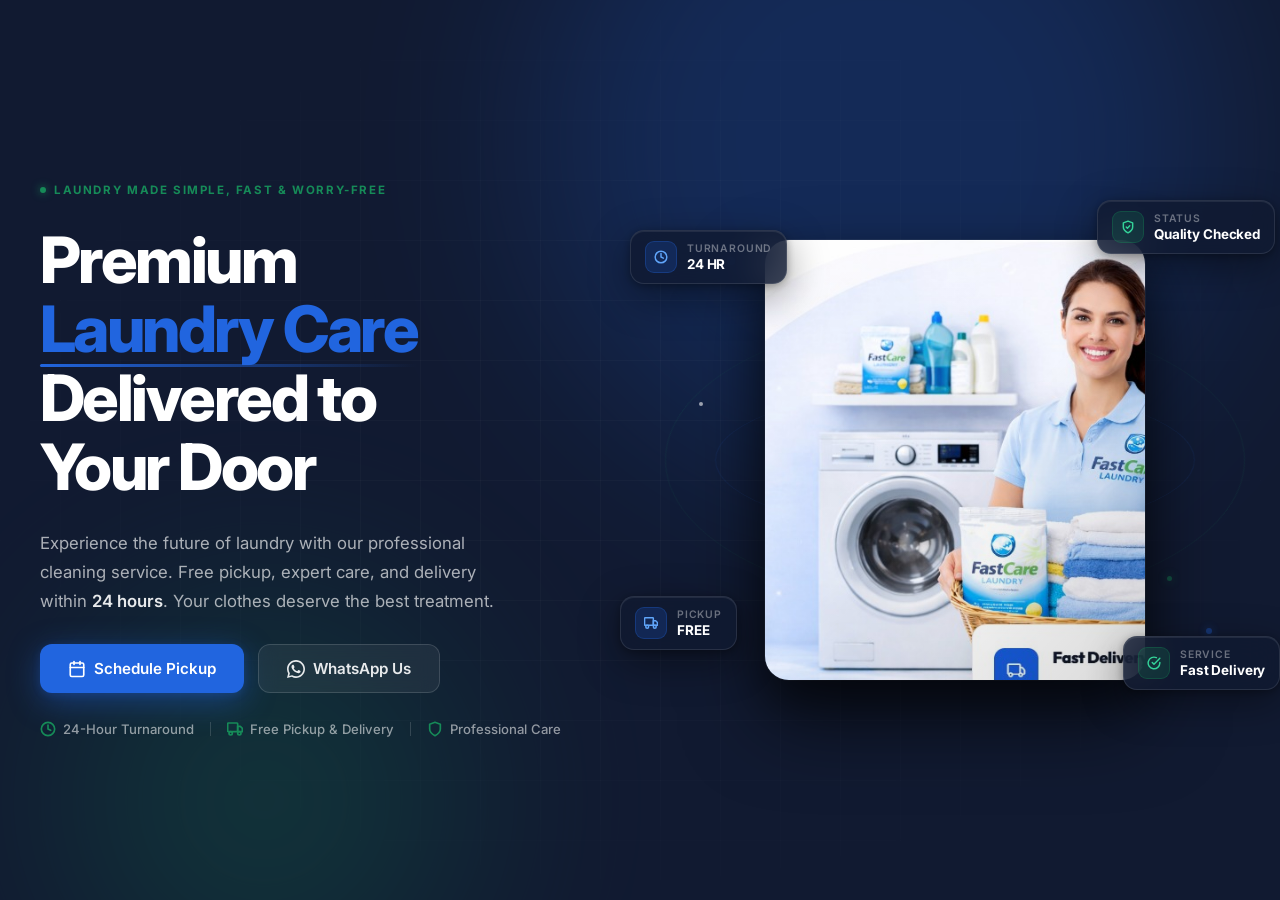
==== fastcare-hero/variant-1/index.html @ 1043b613 "first upload" ====
<!DOCTYPE html>
<html lang="en">
<head>
  <meta charset="UTF-8" />
  <meta name="viewport" content="width=device-width, initial-scale=1.0" />
  <title>FastCare Laundry — Variant 1: 3D Laundry Orbit</title>
  <meta name="description" content="FastCare Laundry — Premium pickup and delivery laundry service. Free pickup, expert care, delivered in 24 hours." />
  <link rel="preconnect" href="https://fonts.googleapis.com" />
  <link rel="preconnect" href="https://fonts.gstatic.com" crossorigin />
  <link href="https://fonts.googleapis.com/css2?family=Inter:wght@300;400;500;600;700;800;900&display=swap" rel="stylesheet" />
  <link rel="stylesheet" href="style.css" />
</head>
<body>

<section class="fc-orbit-hero" id="fc-hero-v1" aria-label="Hero Section">

  
  <div class="fc-orbit-bg" aria-hidden="true">
    <div class="fc-bg-glow fc-glow-blue"></div>
    <div class="fc-bg-glow fc-glow-green"></div>
    <div class="fc-bg-grid"></div>
  </div>

  <div class="fc-orbit-container">

    
    <div class="fc-orbit-left">

      <div class="fc-orbit-eyebrow">
        <span class="fc-eyebrow-dot"></span>
        <span>Laundry Made Simple, Fast &amp; Worry-Free</span>
      </div>

      <h1 class="fc-orbit-heading">
        Premium<br />
        <span class="fc-heading-highlight">Laundry Care</span><br />
        Delivered to<br />Your Door
      </h1>

      <p class="fc-orbit-desc">
        Experience the future of laundry with our professional cleaning service.
        Free pickup, expert care, and delivery within <strong>24 hours</strong>.
        Your clothes deserve the best treatment.
      </p>

      <div class="fc-orbit-ctas">
        <a href="#" class="fc-cta-primary" id="fc-v1-schedule-btn">
          <svg width="18" height="18" viewBox="0 0 24 24" fill="none" stroke="currentColor" stroke-width="2.2" stroke-linecap="round" stroke-linejoin="round" aria-hidden="true"><rect x="3" y="4" width="18" height="18" rx="2" ry="2"/><line x1="16" y1="2" x2="16" y2="6"/><line x1="8" y1="2" x2="8" y2="6"/><line x1="3" y1="10" x2="21" y2="10"/></svg>
          Schedule Pickup
        </a>
        <a href="#" class="fc-cta-secondary" id="fc-v1-whatsapp-btn">
          <svg width="18" height="18" viewBox="0 0 24 24" fill="currentColor" aria-hidden="true"><path d="M17.472 14.382c-.297-.149-1.758-.867-2.03-.967-.273-.099-.471-.148-.67.15-.197.297-.767.966-.94 1.164-.173.199-.347.223-.644.075-.297-.15-1.255-.463-2.39-1.475-.883-.788-1.48-1.761-1.653-2.059-.173-.297-.018-.458.13-.606.134-.133.298-.347.446-.52.149-.174.198-.298.298-.497.099-.198.05-.371-.025-.52-.075-.149-.669-1.612-.916-2.207-.242-.579-.487-.5-.669-.51-.173-.008-.371-.01-.57-.01-.198 0-.52.074-.792.372-.272.297-1.04 1.016-1.04 2.479 0 1.462 1.065 2.875 1.213 3.074.149.198 2.096 3.2 5.077 4.487.709.306 1.262.489 1.694.625.712.227 1.36.195 1.871.118.571-.085 1.758-.719 2.006-1.413.248-.694.248-1.289.173-1.413-.074-.124-.272-.198-.57-.347z"/><path d="M12 0C5.373 0 0 5.373 0 12c0 2.136.562 4.14 1.542 5.876L.057 23.999l6.304-1.654A11.945 11.945 0 0012 24c6.627 0 12-5.373 12-12S18.627 0 12 0zm0 21.818a9.795 9.795 0 01-5.031-1.382l-.361-.214-3.741.981.998-3.648-.235-.374A9.788 9.788 0 012.182 12C2.182 6.57 6.57 2.182 12 2.182S21.818 6.57 21.818 12 17.43 21.818 12 21.818z"/></svg>
          WhatsApp Us
        </a>
      </div>

      <div class="fc-orbit-trust">
        <div class="fc-trust-item">
          <span class="fc-trust-icon">
            <svg width="16" height="16" viewBox="0 0 24 24" fill="none" stroke="currentColor" stroke-width="2.5" stroke-linecap="round" stroke-linejoin="round" aria-hidden="true"><circle cx="12" cy="12" r="10"/><polyline points="12,6 12,12 16,14"/></svg>
          </span>
          <span>24-Hour Turnaround</span>
        </div>
        <div class="fc-trust-divider" aria-hidden="true"></div>
        <div class="fc-trust-item">
          <span class="fc-trust-icon">
            <svg width="16" height="16" viewBox="0 0 24 24" fill="none" stroke="currentColor" stroke-width="2.5" stroke-linecap="round" stroke-linejoin="round" aria-hidden="true"><rect x="1" y="3" width="15" height="13" rx="1"/><path d="M16 8h4l3 3v5h-7V8z"/><circle cx="5.5" cy="18.5" r="2.5"/><circle cx="18.5" cy="18.5" r="2.5"/></svg>
          </span>
          <span>Free Pickup &amp; Delivery</span>
        </div>
        <div class="fc-trust-divider" aria-hidden="true"></div>
        <div class="fc-trust-item">
          <span class="fc-trust-icon">
            <svg width="16" height="16" viewBox="0 0 24 24" fill="none" stroke="currentColor" stroke-width="2.5" stroke-linecap="round" stroke-linejoin="round" aria-hidden="true"><path d="M12 22s8-4 8-10V5l-8-3-8 3v7c0 6 8 10 8 10z"/></svg>
          </span>
          <span>Professional Care</span>
        </div>
      </div>

    </div>

    
    <div class="fc-orbit-right" aria-hidden="true">

      
      <div class="fc-orbit-rings">
        <div class="fc-ring fc-ring-1"></div>
        <div class="fc-ring fc-ring-2"></div>
        <div class="fc-ring fc-ring-3"></div>
      </div>

      
      <div class="fc-orbit-card" id="fc-3d-card">
        <div class="fc-card-inner">
          <img
            src="../../assets/fastcare-hero.jpg"
            alt="FastCare Laundry — Professional cleaning service"
            class="fc-card-img"
            loading="eager"
          />
          <div class="fc-card-shine"></div>
        </div>
      </div>

     
      <div class="fc-badge fc-badge-1" id="fc-badge-1">
        <div class="fc-badge-icon fc-badge-icon-blue">
          <svg width="14" height="14" viewBox="0 0 24 24" fill="none" stroke="currentColor" stroke-width="2.5" stroke-linecap="round" stroke-linejoin="round"><circle cx="12" cy="12" r="10"/><polyline points="12,6 12,12 16,14"/></svg>
        </div>
        <div class="fc-badge-text">
          <span class="fc-badge-label">Turnaround</span>
          <span class="fc-badge-value">24 HR</span>
        </div>
      </div>

      <div class="fc-badge fc-badge-2" id="fc-badge-2">
        <div class="fc-badge-icon fc-badge-icon-green">
          <svg width="14" height="14" viewBox="0 0 24 24" fill="none" stroke="currentColor" stroke-width="2.5" stroke-linecap="round" stroke-linejoin="round"><path d="M12 22s8-4 8-10V5l-8-3-8 3v7c0 6 8 10 8 10z"/><polyline points="9,12 11,14 15,10"/></svg>
        </div>
        <div class="fc-badge-text">
          <span class="fc-badge-label">Status</span>
          <span class="fc-badge-value">Quality Checked</span>
        </div>
      </div>

      <div class="fc-badge fc-badge-3" id="fc-badge-3">
        <div class="fc-badge-icon fc-badge-icon-blue">
          <svg width="14" height="14" viewBox="0 0 24 24" fill="none" stroke="currentColor" stroke-width="2.5" stroke-linecap="round" stroke-linejoin="round"><rect x="1" y="3" width="15" height="13" rx="1"/><path d="M16 8h4l3 3v5h-7V8z"/><circle cx="5.5" cy="18.5" r="2.5"/><circle cx="18.5" cy="18.5" r="2.5"/></svg>
        </div>
        <div class="fc-badge-text">
          <span class="fc-badge-label">Pickup</span>
          <span class="fc-badge-value">FREE</span>
        </div>
      </div>

      <div class="fc-badge fc-badge-4" id="fc-badge-4">
        <div class="fc-badge-icon fc-badge-icon-green">
          <svg width="14" height="14" viewBox="0 0 24 24" fill="none" stroke="currentColor" stroke-width="2.5" stroke-linecap="round" stroke-linejoin="round"><path d="M22 11.08V12a10 10 0 1 1-5.93-9.14"/><polyline points="22,4 12,14.01 9,11.01"/></svg>
        </div>
        <div class="fc-badge-text">
          <span class="fc-badge-label">Service</span>
          <span class="fc-badge-value">Fast Delivery</span>
        </div>
      </div>

      
      <div class="fc-particle fc-p1"></div>
      <div class="fc-particle fc-p2"></div>
      <div class="fc-particle fc-p3"></div>
      <div class="fc-particle fc-p4"></div>

    </div>
  </div>

</section>

<script>
  
  const hero = document.getElementById('fc-hero-v1');
  const card = document.getElementById('fc-3d-card');
  const badges = [
    document.getElementById('fc-badge-1'),
    document.getElementById('fc-badge-2'),
    document.getElementById('fc-badge-3'),
    document.getElementById('fc-badge-4'),
  ];

  const prefersReducedMotion = window.matchMedia('(prefers-reduced-motion: reduce)').matches;

  if (!prefersReducedMotion && window.innerWidth > 900) {
    let targetX = 0, targetY = 0, currentX = 0, currentY = 0;
    let rafId;

    hero.addEventListener('mousemove', (e) => {
      const rect = hero.getBoundingClientRect();
      const cx = rect.left + rect.width / 2;
      const cy = rect.top + rect.height / 2;
      targetX = (e.clientX - cx) / rect.width;
      targetY = (e.clientY - cy) / rect.height;
    });

    hero.addEventListener('mouseleave', () => {
      targetX = 0;
      targetY = 0;
    });

    function animate() {
      currentX += (targetX - currentX) * 0.06;
      currentY += (targetY - currentY) * 0.06;

      if (card) {
        card.style.transform = `
          perspective(1000px)
          rotateY(${currentX * 12}deg)
          rotateX(${-currentY * 8}deg)
          translateZ(0)
        `;
      }

      badges.forEach((b, i) => {
        if (!b) return;
        const depth = [0.3, 0.5, 0.4, 0.6][i];
        const bx = currentX * 18 * depth;
        const by = currentY * 14 * depth;
        b.style.transform = `translate(${bx}px, ${by}px)`;
      });

      rafId = requestAnimationFrame(animate);
    }
    animate();
  }
</script>

</body>
</html>
---- fastcare-hero/variant-1/style.css ----
:root {
  --fc-blue:       #2165DF;
  --fc-blue-dark:  #1a52b8;
  --fc-blue-deep:  #0f3a8c;
  --fc-green:      #168B58;
  --fc-green-dark: #0e6040;
  --fc-navy:       #111A31;
  --fc-navy-mid:   #1c2a4a;
  --fc-muted:      #657188;
  --fc-white:      #ffffff;
  --fc-off-white:  #f0f4ff;
  --fc-border:     rgba(255,255,255,0.10);
  --fc-shadow-blue: rgba(33,101,223,0.35);
  --fc-shadow-deep: rgba(11,20,50,0.60);
  --fc-font:       'Inter', system-ui, -apple-system, sans-serif;
}

/* --- Reset --- */
*, *::before, *::after {
  box-sizing: border-box;
  margin: 0;
  padding: 0;
}

html {
  font-size: 16px;
  -webkit-font-smoothing: antialiased;
  -moz-osx-font-smoothing: grayscale;
}

body {
  font-family: var(--fc-font);
  background: var(--fc-navy);
  color: var(--fc-white);
  overflow-x: hidden;
}

/* --- HERO WRAPPER --- */
.fc-orbit-hero {
  position: relative;
  min-height: 100vh;
  display: flex;
  align-items: center;
  overflow: hidden;
  padding: 80px 0 60px;
}


.fc-orbit-bg {
  position: absolute;
  inset: 0;
  z-index: 0;
  pointer-events: none;
}

.fc-bg-glow {
  position: absolute;
  border-radius: 50%;
  filter: blur(100px);
  opacity: 0.22;
}

.fc-glow-blue {
  width: 680px;
  height: 680px;
  background: var(--fc-blue);
  top: -200px;
  right: 5%;
  animation: fc-pulse-glow 8s ease-in-out infinite alternate;
}

.fc-glow-green {
  width: 400px;
  height: 400px;
  background: var(--fc-green);
  bottom: -100px;
  left: 5%;
  animation: fc-pulse-glow 10s ease-in-out infinite alternate-reverse;
}

@keyframes fc-pulse-glow {
  0%   { transform: scale(1);    opacity: 0.18; }
  100% { transform: scale(1.15); opacity: 0.28; }
}

.fc-bg-grid {
  position: absolute;
  inset: 0;
  background-image:
    linear-gradient(rgba(255,255,255,0.025) 1px, transparent 1px),
    linear-gradient(90deg, rgba(255,255,255,0.025) 1px, transparent 1px);
  background-size: 60px 60px;
  mask-image: radial-gradient(ellipse at center, black 30%, transparent 80%);
}

/* --- CONTAINER --- */
.fc-orbit-container {
  position: relative;
  z-index: 2;
  width: 100%;
  max-width: 1280px;
  margin: 0 auto;
  padding: 0 40px;
  display: grid;
  grid-template-columns: 1fr 1fr;
  align-items: center;
  gap: 60px;
}


.fc-orbit-left {
  display: flex;
  flex-direction: column;
  gap: 28px;
}


.fc-orbit-eyebrow {
  display: inline-flex;
  align-items: center;
  gap: 8px;
  font-size: 0.72rem;
  font-weight: 700;
  letter-spacing: 0.14em;
  text-transform: uppercase;
  color: var(--fc-green);
}

.fc-eyebrow-dot {
  display: inline-block;
  width: 6px;
  height: 6px;
  border-radius: 50%;
  background: var(--fc-green);
  box-shadow: 0 0 8px var(--fc-green);
  animation: fc-dot-pulse 2s ease-in-out infinite;
}

@keyframes fc-dot-pulse {
  0%, 100% { box-shadow: 0 0 4px var(--fc-green); }
  50%       { box-shadow: 0 0 14px var(--fc-green), 0 0 28px rgba(22,139,88,0.4); }
}

.fc-orbit-heading {
  font-size: clamp(2.6rem, 5vw, 4.2rem);
  font-weight: 800;
  line-height: 1.08;
  letter-spacing: -0.04em;
  color: var(--fc-white);
}

.fc-heading-highlight {
  color: var(--fc-blue);
  position: relative;
  display: inline-block;
}

.fc-heading-highlight::after {
  content: '';
  position: absolute;
  bottom: -4px;
  left: 0;
  width: 100%;
  height: 3px;
  background: linear-gradient(90deg, var(--fc-blue), transparent);
  border-radius: 2px;
}


.fc-orbit-desc {
  font-size: 1.05rem;
  line-height: 1.72;
  color: rgba(255,255,255,0.65);
  max-width: 480px;
}

.fc-orbit-desc strong {
  color: rgba(255,255,255,0.9);
  font-weight: 600;
}

.fc-orbit-ctas {
  display: flex;
  gap: 14px;
  flex-wrap: wrap;
}

.fc-cta-primary,
.fc-cta-secondary {
  display: inline-flex;
  align-items: center;
  gap: 8px;
  font-family: var(--fc-font);
  font-size: 0.95rem;
  font-weight: 600;
  text-decoration: none;
  padding: 14px 28px;
  border-radius: 12px;
  transition: all 0.3s cubic-bezier(0.34,1.56,0.64,1);
  cursor: pointer;
}

.fc-cta-primary {
  background: var(--fc-blue);
  color: var(--fc-white);
  box-shadow: 0 8px 32px rgba(33,101,223,0.42), 0 2px 8px rgba(33,101,223,0.2);
}

.fc-cta-primary:hover {
  background: var(--fc-blue-dark);
  transform: translateY(-3px) scale(1.02);
  box-shadow: 0 14px 40px rgba(33,101,223,0.55), 0 4px 12px rgba(33,101,223,0.3);
  color: var(--fc-white);
}

.fc-cta-secondary {
  background: rgba(255,255,255,0.06);
  color: rgba(255,255,255,0.9);
  border: 1.5px solid rgba(255,255,255,0.14);
  backdrop-filter: blur(10px);
}

.fc-cta-secondary:hover {
  background: rgba(255,255,255,0.12);
  border-color: rgba(255,255,255,0.28);
  transform: translateY(-3px);
  color: var(--fc-white);
}

.fc-orbit-trust {
  display: flex;
  align-items: center;
  gap: 16px;
  flex-wrap: wrap;
}

.fc-trust-item {
  display: flex;
  align-items: center;
  gap: 7px;
  font-size: 0.82rem;
  font-weight: 500;
  color: rgba(255,255,255,0.55);
}

.fc-trust-icon {
  color: var(--fc-green);
  display: flex;
  align-items: center;
}

.fc-trust-divider {
  width: 1px;
  height: 14px;
  background: rgba(255,255,255,0.15);
}


.fc-orbit-right {
  position: relative;
  display: flex;
  align-items: center;
  justify-content: center;
  height: 580px;
}

.fc-orbit-rings {
  position: absolute;
  inset: 0;
  display: flex;
  align-items: center;
  justify-content: center;
  pointer-events: none;
}

.fc-ring {
  position: absolute;
  border-radius: 50%;
  border: 1px solid rgba(33,101,223,0.18);
  animation: fc-ring-spin linear infinite;
}

.fc-ring-1 {
  width: 360px;
  height: 360px;
  border-color: rgba(33,101,223,0.20);
  animation-duration: 30s;
  transform: rotateX(72deg) rotateZ(0deg);
}

.fc-ring-2 {
  width: 480px;
  height: 480px;
  border-color: rgba(33,101,223,0.12);
  animation-duration: 45s;
  animation-direction: reverse;
  transform: rotateX(72deg) rotateZ(45deg);
}

.fc-ring-3 {
  width: 580px;
  height: 580px;
  border-color: rgba(22,139,88,0.10);
  animation-duration: 60s;
  transform: rotateX(60deg) rotateZ(20deg);
}

@keyframes fc-ring-spin {
  from { transform: rotateX(72deg) rotateZ(0deg); }
  to   { transform: rotateX(72deg) rotateZ(360deg); }
}

.fc-orbit-card {
  position: relative;
  z-index: 3;
  width: 380px;
  height: 440px;
  border-radius: 24px;
  transform-style: preserve-3d;
  transform: perspective(1000px) rotateY(-12deg) rotateX(4deg);
  transition: transform 0.1s ease-out;
  will-change: transform;
}

.fc-card-inner {
  width: 100%;
  height: 100%;
  border-radius: 24px;
  overflow: hidden;
  position: relative;
  background: var(--fc-navy-mid);
  box-shadow:
    0 40px 80px rgba(0,0,0,0.6),
    0 20px 40px rgba(0,0,0,0.4),
    0 0 0 1px rgba(255,255,255,0.08),
    inset 0 1px 0 rgba(255,255,255,0.12);
}

.fc-card-img {
  width: 100%;
  height: 100%;
  object-fit: cover;
  object-position: center;
  display: block;
  transition: transform 0.6s cubic-bezier(0.25,0.46,0.45,0.94);
}

.fc-orbit-card:hover .fc-card-img {
  transform: scale(1.04);
}


.fc-card-shine {
  position: absolute;
  inset: 0;
  background: linear-gradient(
    135deg,
    rgba(255,255,255,0.12) 0%,
    transparent 50%,
    rgba(0,0,0,0.15) 100%
  );
  pointer-events: none;
  border-radius: 24px;
}

/* --- Floating Badges --- */
.fc-badge {
  position: absolute;
  z-index: 5;
  display: flex;
  align-items: center;
  gap: 10px;
  background: rgba(17,26,49,0.82);
  backdrop-filter: blur(20px);
  -webkit-backdrop-filter: blur(20px);
  border: 1px solid rgba(255,255,255,0.10);
  border-radius: 14px;
  padding: 10px 14px;
  box-shadow:
    0 12px 40px rgba(0,0,0,0.4),
    0 2px 8px rgba(0,0,0,0.3),
    inset 0 1px 0 rgba(255,255,255,0.08);
  white-space: nowrap;
  transition: transform 0.15s ease-out;
  will-change: transform;
}

.fc-badge-1 {
  top: 60px;
  left: -40px;
  animation: fc-float-a 6s ease-in-out infinite;
}

.fc-badge-2 {
  top: 30px;
  right: -35px;
  animation: fc-float-b 7s ease-in-out infinite;
}

.fc-badge-3 {
  bottom: 100px;
  left: -50px;
  animation: fc-float-c 5.5s ease-in-out infinite;
}

.fc-badge-4 {
  bottom: 60px;
  right: -40px;
  animation: fc-float-d 8s ease-in-out infinite;
}

@keyframes fc-float-a {
  0%, 100% { transform: translateY(0px);   }
  50%       { transform: translateY(-10px); }
}
@keyframes fc-float-b {
  0%, 100% { transform: translateY(0px);  }
  50%       { transform: translateY(8px); }
}
@keyframes fc-float-c {
  0%, 100% { transform: translateY(0px);   }
  50%       { transform: translateY(-7px); }
}
@keyframes fc-float-d {
  0%, 100% { transform: translateY(0px);  }
  50%       { transform: translateY(9px); }
}

.fc-badge-icon {
  width: 32px;
  height: 32px;
  border-radius: 9px;
  display: flex;
  align-items: center;
  justify-content: center;
  flex-shrink: 0;
}

.fc-badge-icon-blue {
  background: rgba(33,101,223,0.2);
  color: #60a5fa;
  border: 1px solid rgba(33,101,223,0.3);
}

.fc-badge-icon-green {
  background: rgba(22,139,88,0.2);
  color: #34d399;
  border: 1px solid rgba(22,139,88,0.3);
}

.fc-badge-text {
  display: flex;
  flex-direction: column;
  gap: 1px;
}

.fc-badge-label {
  font-size: 0.65rem;
  font-weight: 600;
  letter-spacing: 0.08em;
  text-transform: uppercase;
  color: rgba(255,255,255,0.38);
}

.fc-badge-value {
  font-size: 0.84rem;
  font-weight: 700;
  color: var(--fc-white);
  letter-spacing: -0.01em;
}

.fc-particle {
  position: absolute;
  border-radius: 50%;
  pointer-events: none;
}

.fc-p1 {
  width: 8px; height: 8px;
  background: var(--fc-blue);
  opacity: 0.6;
  top: 15%; left: 10%;
  animation: fc-particle-drift 10s ease-in-out infinite;
  box-shadow: 0 0 12px var(--fc-blue);
}

.fc-p2 {
  width: 5px; height: 5px;
  background: var(--fc-green);
  opacity: 0.5;
  top: 70%; right: 12%;
  animation: fc-particle-drift 13s ease-in-out infinite reverse;
  box-shadow: 0 0 10px var(--fc-green);
}

.fc-p3 {
  width: 4px; height: 4px;
  background: rgba(255,255,255,0.6);
  top: 40%; left: 5%;
  animation: fc-particle-drift 8s ease-in-out infinite 2s;
}

.fc-p4 {
  width: 6px; height: 6px;
  background: var(--fc-blue);
  opacity: 0.4;
  bottom: 20%; right: 5%;
  animation: fc-particle-drift 11s ease-in-out infinite 1s;
  box-shadow: 0 0 8px var(--fc-blue);
}

@keyframes fc-particle-drift {
  0%   { transform: translate(0,0)       rotate(0deg);   }
  33%  { transform: translate(16px,-20px) rotate(120deg); }
  66%  { transform: translate(-10px,14px) rotate(240deg); }
  100% { transform: translate(0,0)       rotate(360deg); }
}


@media (prefers-reduced-motion: reduce) {
  .fc-bg-glow,
  .fc-eyebrow-dot,
  .fc-ring,
  .fc-badge,
  .fc-particle {
    animation: none !important;
  }
  .fc-orbit-card {
    transition: none;
  }
}



@media (max-width: 1024px) {
  .fc-orbit-container {
    grid-template-columns: 1fr;
    gap: 60px;
    padding: 0 28px;
  }

  .fc-orbit-left {
    text-align: center;
    align-items: center;
  }

  .fc-orbit-heading {
    font-size: clamp(2.2rem, 6vw, 3.2rem);
  }

  .fc-orbit-desc {
    max-width: 560px;
  }

  .fc-orbit-right {
    height: 480px;
  }

  .fc-orbit-card {
    width: 320px;
    height: 380px;
  }
}

@media (max-width: 640px) {
  .fc-orbit-hero {
    padding: 60px 0 40px;
    min-height: auto;
  }

  .fc-orbit-container {
    padding: 0 20px;
    gap: 40px;
  }

  .fc-orbit-heading {
    font-size: clamp(2rem, 8vw, 2.8rem);
  }

  .fc-orbit-ctas {
    flex-direction: column;
    width: 100%;
  }

  .fc-cta-primary,
  .fc-cta-secondary {
    justify-content: center;
    width: 100%;
  }

  .fc-orbit-right {
    height: 360px;
  }

  .fc-orbit-card {
    width: 260px;
    height: 310px;
  }

  .fc-badge {
    display: none;
  }

  .fc-badge-2 {
    display: flex;
    top: -20px;
    right: 10px;
    left: auto;
    bottom: auto;
  }

  .fc-badge-4 {
    display: flex;
    bottom: -10px;
    left: 10px;
    right: auto;
    top: auto;
  }

  .fc-ring-2,
  .fc-ring-3 {
    display: none;
  }

  .fc-trust-divider {
    display: none;
  }

  .fc-orbit-trust {
    flex-direction: column;
    gap: 8px;
  }

  .fc-glow-blue {
    width: 350px;
    height: 350px;
  }
}
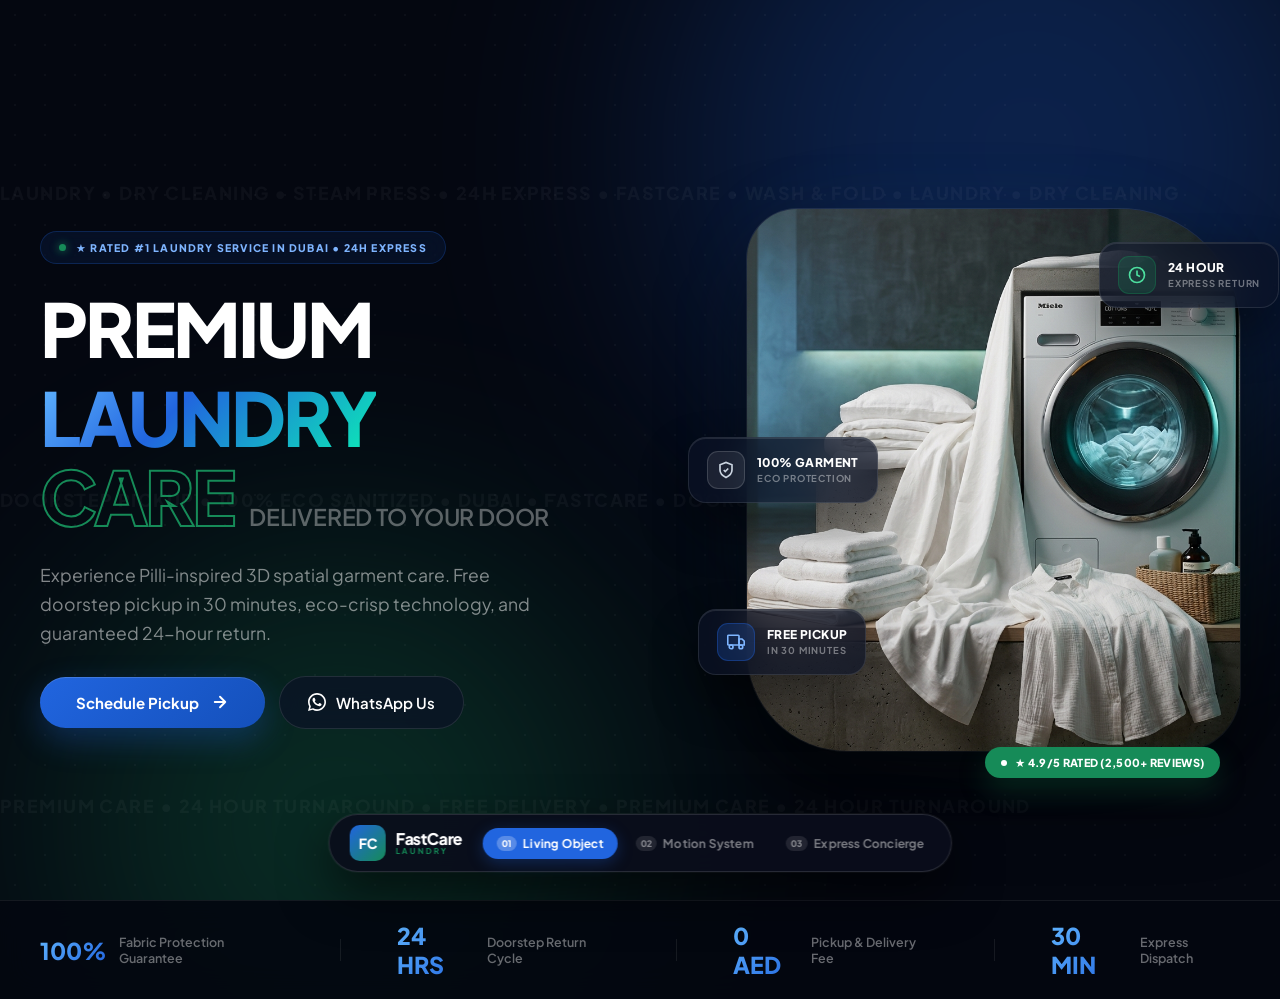
==== commit 1abb2355: "First upload of my project" ====
--- a/fastcare-hero/variant-1/index.html
+++ b/fastcare-hero/variant-1/index.html
@@ -1,215 +1,209 @@
 <!DOCTYPE html>
 <html lang="en">
+
 <head>
   <meta charset="UTF-8" />
   <meta name="viewport" content="width=device-width, initial-scale=1.0" />
-  <title>FastCare Laundry — Variant 1: 3D Laundry Orbit</title>
-  <meta name="description" content="FastCare Laundry — Premium pickup and delivery laundry service. Free pickup, expert care, delivered in 24 hours." />
-  <link rel="preconnect" href="https://fonts.googleapis.com" />
-  <link rel="preconnect" href="https://fonts.gstatic.com" crossorigin />
-  <link href="https://fonts.googleapis.com/css2?family=Inter:wght@300;400;500;600;700;800;900&display=swap" rel="stylesheet" />
+  <title>FastCare Laundry — Concept 01: Pilli 3D Living Object</title>
+  <meta name="description"
+    content="FastCare Laundry Concept 01 — Pilli.ae inspired 3D spatial editorial hero with kinetic typography wall and interactive living object physics." />
+
+  <link rel="preconnect" href="https://fonts.googleapis.com">
+  <link rel="preconnect" href="https://fonts.gstatic.com" crossorigin>
+  <link href="https://fonts.googleapis.com/css2?family=Plus+Jakarta+Sans:wght@300;400;500;600;700;800;900&display=swap"
+    rel="stylesheet">
+
   <link rel="stylesheet" href="style.css" />
 </head>
+
 <body>
 
-<section class="fc-orbit-hero" id="fc-hero-v1" aria-label="Hero Section">
-
-  
-  <div class="fc-orbit-bg" aria-hidden="true">
-    <div class="fc-bg-glow fc-glow-blue"></div>
-    <div class="fc-bg-glow fc-glow-green"></div>
-    <div class="fc-bg-grid"></div>
-  </div>
-
-  <div class="fc-orbit-container">
-
-    
-    <div class="fc-orbit-left">
-
-      <div class="fc-orbit-eyebrow">
-        <span class="fc-eyebrow-dot"></span>
-        <span>Laundry Made Simple, Fast &amp; Worry-Free</span>
-      </div>
-
-      <h1 class="fc-orbit-heading">
-        Premium<br />
-        <span class="fc-heading-highlight">Laundry Care</span><br />
-        Delivered to<br />Your Door
-      </h1>
-
-      <p class="fc-orbit-desc">
-        Experience the future of laundry with our professional cleaning service.
-        Free pickup, expert care, and delivery within <strong>24 hours</strong>.
-        Your clothes deserve the best treatment.
-      </p>
-
-      <div class="fc-orbit-ctas">
-        <a href="#" class="fc-cta-primary" id="fc-v1-schedule-btn">
-          <svg width="18" height="18" viewBox="0 0 24 24" fill="none" stroke="currentColor" stroke-width="2.2" stroke-linecap="round" stroke-linejoin="round" aria-hidden="true"><rect x="3" y="4" width="18" height="18" rx="2" ry="2"/><line x1="16" y1="2" x2="16" y2="6"/><line x1="8" y1="2" x2="8" y2="6"/><line x1="3" y1="10" x2="21" y2="10"/></svg>
-          Schedule Pickup
-        </a>
-        <a href="#" class="fc-cta-secondary" id="fc-v1-whatsapp-btn">
-          <svg width="18" height="18" viewBox="0 0 24 24" fill="currentColor" aria-hidden="true"><path d="M17.472 14.382c-.297-.149-1.758-.867-2.03-.967-.273-.099-.471-.148-.67.15-.197.297-.767.966-.94 1.164-.173.199-.347.223-.644.075-.297-.15-1.255-.463-2.39-1.475-.883-.788-1.48-1.761-1.653-2.059-.173-.297-.018-.458.13-.606.134-.133.298-.347.446-.52.149-.174.198-.298.298-.497.099-.198.05-.371-.025-.52-.075-.149-.669-1.612-.916-2.207-.242-.579-.487-.5-.669-.51-.173-.008-.371-.01-.57-.01-.198 0-.52.074-.792.372-.272.297-1.04 1.016-1.04 2.479 0 1.462 1.065 2.875 1.213 3.074.149.198 2.096 3.2 5.077 4.487.709.306 1.262.489 1.694.625.712.227 1.36.195 1.871.118.571-.085 1.758-.719 2.006-1.413.248-.694.248-1.289.173-1.413-.074-.124-.272-.198-.57-.347z"/><path d="M12 0C5.373 0 0 5.373 0 12c0 2.136.562 4.14 1.542 5.876L.057 23.999l6.304-1.654A11.945 11.945 0 0012 24c6.627 0 12-5.373 12-12S18.627 0 12 0zm0 21.818a9.795 9.795 0 01-5.031-1.382l-.361-.214-3.741.981.998-3.648-.235-.374A9.788 9.788 0 012.182 12C2.182 6.57 6.57 2.182 12 2.182S21.818 6.57 21.818 12 17.43 21.818 12 21.818z"/></svg>
-          WhatsApp Us
-        </a>
-      </div>
-
-      <div class="fc-orbit-trust">
-        <div class="fc-trust-item">
-          <span class="fc-trust-icon">
-            <svg width="16" height="16" viewBox="0 0 24 24" fill="none" stroke="currentColor" stroke-width="2.5" stroke-linecap="round" stroke-linejoin="round" aria-hidden="true"><circle cx="12" cy="12" r="10"/><polyline points="12,6 12,12 16,14"/></svg>
+
+  <header class="fc-pilli-header">
+    <div class="fc-header-pill">
+      <a href="#" class="fc-brand-logo">
+        <span class="fc-logo-mark">FC</span>
+        <span class="fc-logo-text">FastCare <small>LAUNDRY</small></span>
+      </a>
+      <div class="fc-variant-switcher" role="navigation" aria-label="Concept switcher">
+        <a href="../variant-1/index.html" class="fc-switcher-btn active"><span class="fc-badge-num">01</span> Living
+          Object</a>
+        <a href="../variant-2/index.html" class="fc-switcher-btn"><span class="fc-badge-num">02</span> Motion System</a>
+        <a href="../variant-3/index.html" class="fc-switcher-btn"><span class="fc-badge-num">03</span> Express
+          Concierge</a>
+      </div>
+    </div>
+  </header>
+
+
+  <main class="fc-hero-v1" id="fc-hero-v1" aria-label="FastCare Hero Concept 1">
+
+
+    <div class="fc-ambient-bg" aria-hidden="true">
+      <div class="fc-orb fc-orb-blue" data-speed="1"></div>
+      <div class="fc-orb fc-orb-green" data-speed="2"></div>
+
+
+      <div class="fc-kinetic-wall" id="fc-kinetic-wall">
+        <div class="fc-wall-row fc-row-1">LAUNDRY • DRY CLEANING • STEAM PRESS • 24H EXPRESS • FASTCARE • WASH &amp;
+          FOLD • LAUNDRY • DRY CLEANING</div>
+        <div class="fc-wall-row fc-row-2">DOORSTEP PICKUP • 100% ECO SANITIZED • DUBAI • FASTCARE • DOORSTEP PICKUP •
+          100% ECO SANITIZED</div>
+        <div class="fc-wall-row fc-row-3">PREMIUM CARE • 24 HOUR TURNAROUND • FREE DELIVERY • PREMIUM CARE • 24 HOUR
+          TURNAROUND</div>
+      </div>
+      <div class="fc-grid-overlay"></div>
+    </div>
+
+
+    <div class="fc-stage">
+
+
+      <div class="fc-editorial-wrap">
+
+
+        <div class="fc-tagline-chip" data-depth="0.08">
+          <span class="fc-pulse-dot"></span>
+          <span>★ RATED #1 LAUNDRY SERVICE IN DUBAI • 24H EXPRESS</span>
+        </div>
+
+
+        <h1 class="fc-editorial-headline" data-depth="0.12">
+          <span class="fc-line fc-line-1">
+            <span class="fc-word-bold">PREMIUM</span>
+            <span class="fc-word-gradient">LAUNDRY</span>
           </span>
-          <span>24-Hour Turnaround</span>
+          <span class="fc-line fc-line-2">
+            <span class="fc-word-outline">CARE</span>
+            <span class="fc-word-sub">DELIVERED TO YOUR DOOR</span>
+          </span>
+        </h1>
+
+
+        <div class="fc-action-hub" data-depth="0.15">
+          <p class="fc-hero-description">
+            Experience Pilli-inspired 3D spatial garment care. Free doorstep pickup in 30 minutes, eco-crisp technology,
+            and guaranteed 24-hour return.
+          </p>
+
+          <div class="fc-hero-ctas">
+            <a href="https://wa.me/" target="_blank" rel="noopener" class="fc-btn-primary" id="fc-v1-btn-schedule">
+              <span>Schedule Pickup</span>
+              <svg width="18" height="18" viewBox="0 0 24 24" fill="none" stroke="currentColor" stroke-width="2.5"
+                stroke-linecap="round" stroke-linejoin="round">
+                <path d="M5 12h14M12 5l7 7-7 7" />
+              </svg>
+            </a>
+            <a href="https://wa.me/" target="_blank" rel="noopener" class="fc-btn-secondary" id="fc-v1-btn-whatsapp">
+              <svg width="18" height="18" viewBox="0 0 24 24" fill="currentColor">
+                <path
+                  d="M17.472 14.382c-.297-.149-1.758-.867-2.03-.967-.273-.099-.471-.148-.67.15-.197.297-.767.966-.94 1.164-.173.199-.347.223-.644.075-.297-.15-1.255-.463-2.39-1.475-.883-.788-1.48-1.761-1.653-2.059-.173-.297-.018-.458.13-.606.134-.133.298-.347.446-.52.149-.174.198-.298.298-.497.099-.198.05-.371-.025-.52-.075-.149-.669-1.612-.916-2.207-.242-.579-.487-.5-.669-.51-.173-.008-.371-.01-.57-.01-.198 0-.52.074-.792.372-.272.297-1.04 1.016-1.04 2.479 0 1.462 1.065 2.875 1.213 3.074.149.198 2.096 3.2 5.077 4.487.709.306 1.262.489 1.694.625.712.227 1.36.195 1.871.118.571-.085 1.758-.719 2.006-1.413.248-.694.248-1.289.173-1.413-.074-.124-.272-.198-.57-.347z" />
+                <path
+                  d="M12 0C5.373 0 0 5.373 0 12c0 2.136.562 4.14 1.542 5.876L.057 23.999l6.304-1.654A11.945 11.945 0 0012 24c6.627 0 12-5.373 12-12S18.627 0 12 0zm0 21.818a9.795 9.795 0 01-5.031-1.382l-.361-.214-3.741.981.998-3.648-.235-.374A9.788 9.788 0 012.182 12C2.182 6.57 6.57 2.182 12 2.182S21.818 6.57 21.818 12 17.43 21.818 12 21.818z" />
+              </svg>
+              <span>WhatsApp Us</span>
+            </a>
+          </div>
         </div>
-        <div class="fc-trust-divider" aria-hidden="true"></div>
-        <div class="fc-trust-item">
-          <span class="fc-trust-icon">
-            <svg width="16" height="16" viewBox="0 0 24 24" fill="none" stroke="currentColor" stroke-width="2.5" stroke-linecap="round" stroke-linejoin="round" aria-hidden="true"><rect x="1" y="3" width="15" height="13" rx="1"/><path d="M16 8h4l3 3v5h-7V8z"/><circle cx="5.5" cy="18.5" r="2.5"/><circle cx="18.5" cy="18.5" r="2.5"/></svg>
-          </span>
-          <span>Free Pickup &amp; Delivery</span>
+
+      </div>
+
+
+      <div class="fc-living-object-container" data-depth="0.22" id="fc-living-container">
+
+        <div class="fc-living-canvas" id="fc-living-canvas">
+
+
+          <div class="fc-living-shape-backdrop"></div>
+
+
+          <div class="fc-living-image-frame">
+            <img src="../assets/v1-living-object.png" alt="FastCare Luxury Linen Fabric Care" class="fc-living-img"
+              id="fc-living-img" />
+            <div class="fc-image-glass-glare"></div>
+          </div>
+
+
+          <div class="fc-float-node fc-node-turnaround" data-depth="0.32" id="fc-node-1">
+            <div class="fc-node-icon fc-icon-green">
+              <svg width="18" height="18" viewBox="0 0 24 24" fill="none" stroke="currentColor" stroke-width="2.2">
+                <circle cx="12" cy="12" r="10" />
+                <polyline points="12,6 12,12 16,14" />
+              </svg>
+            </div>
+            <div class="fc-node-meta">
+              <span class="fc-node-title">24 HOUR</span>
+              <span class="fc-node-sub">EXPRESS RETURN</span>
+            </div>
+          </div>
+
+
+          <div class="fc-float-node fc-node-pickup" data-depth="0.40" id="fc-node-2">
+            <div class="fc-node-icon fc-icon-blue">
+              <svg width="18" height="18" viewBox="0 0 24 24" fill="none" stroke="currentColor" stroke-width="2.2">
+                <rect x="1" y="3" width="15" height="13" rx="1" />
+                <path d="M16 8h4l3 3v5h-7V8z" />
+                <circle cx="5.5" cy="18.5" r="2.5" />
+                <circle cx="18.5" cy="18.5" r="2.5" />
+              </svg>
+            </div>
+            <div class="fc-node-meta">
+              <span class="fc-node-title">FREE PICKUP</span>
+              <span class="fc-node-sub">IN 30 MINUTES</span>
+            </div>
+          </div>
+
+
+          <div class="fc-float-node fc-node-expert" data-depth="0.28" id="fc-node-3">
+            <div class="fc-node-icon fc-icon-navy">
+              <svg width="18" height="18" viewBox="0 0 24 24" fill="none" stroke="currentColor" stroke-width="2.2">
+                <path d="M12 22s8-4 8-10V5l-8-3-8 3v7c0 6 8 10 8 10z" />
+                <polyline points="9,12 11,14 15,10" />
+              </svg>
+            </div>
+            <div class="fc-node-meta">
+              <span class="fc-node-title">100% GARMENT</span>
+              <span class="fc-node-sub">ECO PROTECTION</span>
+            </div>
+          </div>
+
+
+          <div class="fc-spec-pill" data-depth="0.35">
+            <span class="fc-dot-live"></span> ★ 4.9/5 RATED (2,500+ REVIEWS)
+          </div>
+
         </div>
-        <div class="fc-trust-divider" aria-hidden="true"></div>
-        <div class="fc-trust-item">
-          <span class="fc-trust-icon">
-            <svg width="16" height="16" viewBox="0 0 24 24" fill="none" stroke="currentColor" stroke-width="2.5" stroke-linecap="round" stroke-linejoin="round" aria-hidden="true"><path d="M12 22s8-4 8-10V5l-8-3-8 3v7c0 6 8 10 8 10z"/></svg>
-          </span>
-          <span>Professional Care</span>
-        </div>
-      </div>
-
-    </div>
-
-    
-    <div class="fc-orbit-right" aria-hidden="true">
-
-      
-      <div class="fc-orbit-rings">
-        <div class="fc-ring fc-ring-1"></div>
-        <div class="fc-ring fc-ring-2"></div>
-        <div class="fc-ring fc-ring-3"></div>
-      </div>
-
-      
-      <div class="fc-orbit-card" id="fc-3d-card">
-        <div class="fc-card-inner">
-          <img
-            src="../../assets/fastcare-hero.jpg"
-            alt="FastCare Laundry — Professional cleaning service"
-            class="fc-card-img"
-            loading="eager"
-          />
-          <div class="fc-card-shine"></div>
-        </div>
-      </div>
-
-     
-      <div class="fc-badge fc-badge-1" id="fc-badge-1">
-        <div class="fc-badge-icon fc-badge-icon-blue">
-          <svg width="14" height="14" viewBox="0 0 24 24" fill="none" stroke="currentColor" stroke-width="2.5" stroke-linecap="round" stroke-linejoin="round"><circle cx="12" cy="12" r="10"/><polyline points="12,6 12,12 16,14"/></svg>
-        </div>
-        <div class="fc-badge-text">
-          <span class="fc-badge-label">Turnaround</span>
-          <span class="fc-badge-value">24 HR</span>
-        </div>
-      </div>
-
-      <div class="fc-badge fc-badge-2" id="fc-badge-2">
-        <div class="fc-badge-icon fc-badge-icon-green">
-          <svg width="14" height="14" viewBox="0 0 24 24" fill="none" stroke="currentColor" stroke-width="2.5" stroke-linecap="round" stroke-linejoin="round"><path d="M12 22s8-4 8-10V5l-8-3-8 3v7c0 6 8 10 8 10z"/><polyline points="9,12 11,14 15,10"/></svg>
-        </div>
-        <div class="fc-badge-text">
-          <span class="fc-badge-label">Status</span>
-          <span class="fc-badge-value">Quality Checked</span>
-        </div>
-      </div>
-
-      <div class="fc-badge fc-badge-3" id="fc-badge-3">
-        <div class="fc-badge-icon fc-badge-icon-blue">
-          <svg width="14" height="14" viewBox="0 0 24 24" fill="none" stroke="currentColor" stroke-width="2.5" stroke-linecap="round" stroke-linejoin="round"><rect x="1" y="3" width="15" height="13" rx="1"/><path d="M16 8h4l3 3v5h-7V8z"/><circle cx="5.5" cy="18.5" r="2.5"/><circle cx="18.5" cy="18.5" r="2.5"/></svg>
-        </div>
-        <div class="fc-badge-text">
-          <span class="fc-badge-label">Pickup</span>
-          <span class="fc-badge-value">FREE</span>
-        </div>
-      </div>
-
-      <div class="fc-badge fc-badge-4" id="fc-badge-4">
-        <div class="fc-badge-icon fc-badge-icon-green">
-          <svg width="14" height="14" viewBox="0 0 24 24" fill="none" stroke="currentColor" stroke-width="2.5" stroke-linecap="round" stroke-linejoin="round"><path d="M22 11.08V12a10 10 0 1 1-5.93-9.14"/><polyline points="22,4 12,14.01 9,11.01"/></svg>
-        </div>
-        <div class="fc-badge-text">
-          <span class="fc-badge-label">Service</span>
-          <span class="fc-badge-value">Fast Delivery</span>
-        </div>
-      </div>
-
-      
-      <div class="fc-particle fc-p1"></div>
-      <div class="fc-particle fc-p2"></div>
-      <div class="fc-particle fc-p3"></div>
-      <div class="fc-particle fc-p4"></div>
-
-    </div>
-  </div>
-
-</section>
-
-<script>
-  
-  const hero = document.getElementById('fc-hero-v1');
-  const card = document.getElementById('fc-3d-card');
-  const badges = [
-    document.getElementById('fc-badge-1'),
-    document.getElementById('fc-badge-2'),
-    document.getElementById('fc-badge-3'),
-    document.getElementById('fc-badge-4'),
-  ];
-
-  const prefersReducedMotion = window.matchMedia('(prefers-reduced-motion: reduce)').matches;
-
-  if (!prefersReducedMotion && window.innerWidth > 900) {
-    let targetX = 0, targetY = 0, currentX = 0, currentY = 0;
-    let rafId;
-
-    hero.addEventListener('mousemove', (e) => {
-      const rect = hero.getBoundingClientRect();
-      const cx = rect.left + rect.width / 2;
-      const cy = rect.top + rect.height / 2;
-      targetX = (e.clientX - cx) / rect.width;
-      targetY = (e.clientY - cy) / rect.height;
-    });
-
-    hero.addEventListener('mouseleave', () => {
-      targetX = 0;
-      targetY = 0;
-    });
-
-    function animate() {
-      currentX += (targetX - currentX) * 0.06;
-      currentY += (targetY - currentY) * 0.06;
-
-      if (card) {
-        card.style.transform = `
-          perspective(1000px)
-          rotateY(${currentX * 12}deg)
-          rotateX(${-currentY * 8}deg)
-          translateZ(0)
-        `;
-      }
-
-      badges.forEach((b, i) => {
-        if (!b) return;
-        const depth = [0.3, 0.5, 0.4, 0.6][i];
-        const bx = currentX * 18 * depth;
-        const by = currentY * 14 * depth;
-        b.style.transform = `translate(${bx}px, ${by}px)`;
-      });
-
-      rafId = requestAnimationFrame(animate);
-    }
-    animate();
-  }
-</script>
-
+
+      </div>
+
+    </div>
+
+
+    <div class="fc-hero-footer-bar">
+      <div class="fc-bar-item">
+        <strong>100%</strong>
+        <span>Fabric Protection Guarantee</span>
+      </div>
+      <div class="fc-bar-divider"></div>
+      <div class="fc-bar-item">
+        <strong>24 HRS</strong>
+        <span>Doorstep Return Cycle</span>
+      </div>
+      <div class="fc-bar-divider"></div>
+      <div class="fc-bar-item">
+        <strong>0 AED</strong>
+        <span>Pickup &amp; Delivery Fee</span>
+      </div>
+      <div class="fc-bar-divider"></div>
+      <div class="fc-bar-item">
+        <strong>30 MIN</strong>
+        <span>Express Dispatch</span>
+      </div>
+    </div>
+
+  </main>
+
+  <script src="script.js"></script>
 </body>
-</html>
+
+</html>
--- a/fastcare-hero/variant-1/style.css
+++ b/fastcare-hero/variant-1/style.css
@@ -1,639 +1,722 @@
-
 :root {
-  --fc-blue:       #2165DF;
-  --fc-blue-dark:  #1a52b8;
-  --fc-blue-deep:  #0f3a8c;
-  --fc-green:      #168B58;
-  --fc-green-dark: #0e6040;
-  --fc-navy:       #111A31;
-  --fc-navy-mid:   #1c2a4a;
-  --fc-muted:      #657188;
-  --fc-white:      #ffffff;
-  --fc-off-white:  #f0f4ff;
-  --fc-border:     rgba(255,255,255,0.10);
-  --fc-shadow-blue: rgba(33,101,223,0.35);
-  --fc-shadow-deep: rgba(11,20,50,0.60);
-  --fc-font:       'Inter', system-ui, -apple-system, sans-serif;
-}
-
-/* --- Reset --- */
-*, *::before, *::after {
+  --fc-blue: #2165DF;
+  --fc-blue-glow: rgba(33, 101, 223, 0.3);
+  --fc-green: #168B58;
+  --fc-green-glow: rgba(22, 139, 88, 0.25);
+  --fc-navy: #111A31;
+  --fc-dark: #080C16;
+  --fc-darker: #040710;
+  --fc-muted: #657188;
+  --fc-white: #FFFFFF;
+
+  --fc-glass-bg: rgba(12, 18, 38, 0.72);
+  --fc-glass-border: rgba(255, 255, 255, 0.1);
+  --fc-glass-hover: rgba(255, 255, 255, 0.06);
+
+  --fc-font: 'Plus Jakarta Sans', -apple-system, sans-serif;
+  --fc-ease: cubic-bezier(0.16, 1, 0.3, 1);
+}
+
+*,
+*::before,
+*::after {
   box-sizing: border-box;
   margin: 0;
   padding: 0;
 }
 
-html {
-  font-size: 16px;
-  -webkit-font-smoothing: antialiased;
-  -moz-osx-font-smoothing: grayscale;
-}
-
+html,
 body {
   font-family: var(--fc-font);
-  background: var(--fc-navy);
+  background: var(--fc-darker);
   color: var(--fc-white);
   overflow-x: hidden;
-}
-
-/* --- HERO WRAPPER --- */
-.fc-orbit-hero {
+  -webkit-font-smoothing: antialiased;
+}
+
+
+.fc-pilli-header {
+  position: fixed;
+  bottom: 28px;
+  left: 50%;
+  transform: translateX(-50%);
+  z-index: 200;
+  pointer-events: auto;
+}
+
+.fc-header-pill {
+  display: flex;
+  align-items: center;
+  gap: 20px;
+  padding: 10px 12px 10px 20px;
+  background: rgba(10, 14, 28, 0.92);
+  backdrop-filter: blur(24px);
+  -webkit-backdrop-filter: blur(24px);
+  border: 1px solid rgba(255, 255, 255, 0.12);
+  border-radius: 100px;
+  box-shadow: 0 20px 50px rgba(0, 0, 0, 0.6), 0 0 0 1px rgba(255, 255, 255, 0.06);
+}
+
+.fc-brand-logo {
+  display: flex;
+  align-items: center;
+  gap: 10px;
+  text-decoration: none;
+  color: var(--fc-white);
+  flex-shrink: 0;
+}
+
+.fc-logo-mark {
+  width: 36px;
+  height: 36px;
+  background: linear-gradient(135deg, var(--fc-blue), var(--fc-green));
+  border-radius: 10px;
+  display: grid;
+  place-items: center;
+  font-weight: 900;
+  font-size: 14px;
+  letter-spacing: -0.5px;
+}
+
+.fc-logo-text {
+  font-weight: 800;
+  font-size: 16px;
+  letter-spacing: -0.4px;
+  display: flex;
+  flex-direction: column;
+  line-height: 1.1;
+}
+
+.fc-logo-text small {
+  font-size: 8px;
+  font-weight: 700;
+  letter-spacing: 2px;
+  color: var(--fc-green);
+}
+
+.fc-variant-switcher {
+  display: flex;
+  gap: 4px;
+}
+
+.fc-switcher-btn {
+  display: flex;
+  align-items: center;
+  gap: 6px;
+  padding: 8px 14px;
+  border-radius: 50px;
+  text-decoration: none;
+  font-size: 12px;
+  font-weight: 700;
+  color: rgba(255, 255, 255, 0.45);
+  transition: all 0.25s var(--fc-ease);
+  letter-spacing: 0.2px;
+}
+
+.fc-badge-num {
+  font-size: 9px;
+  font-weight: 800;
+  background: rgba(255, 255, 255, 0.1);
+  padding: 2px 5px;
+  border-radius: 8px;
+}
+
+.fc-switcher-btn:hover {
+  color: rgba(255, 255, 255, 0.85);
+  background: rgba(255, 255, 255, 0.07);
+}
+
+.fc-switcher-btn.active {
+  background: var(--fc-blue);
+  color: var(--fc-white);
+  box-shadow: 0 4px 16px var(--fc-blue-glow);
+}
+
+.fc-switcher-btn.active .fc-badge-num {
+  background: rgba(255, 255, 255, 0.25);
+}
+
+
+.fc-hero-v1 {
   position: relative;
   min-height: 100vh;
-  display: flex;
-  align-items: center;
+  width: 100%;
+  display: flex;
+  flex-direction: column;
+  justify-content: space-between;
   overflow: hidden;
-  padding: 80px 0 60px;
-}
-
-
-.fc-orbit-bg {
+  background: var(--fc-darker);
+}
+
+
+.fc-ambient-bg {
   position: absolute;
   inset: 0;
-  z-index: 0;
   pointer-events: none;
-}
-
-.fc-bg-glow {
+  z-index: 1;
+}
+
+.fc-orb {
   position: absolute;
   border-radius: 50%;
-  filter: blur(100px);
-  opacity: 0.22;
-}
-
-.fc-glow-blue {
-  width: 680px;
-  height: 680px;
+  filter: blur(130px);
+  opacity: 0.28;
+}
+
+.fc-orb-blue {
+  width: 700px;
+  height: 700px;
+  top: -200px;
+  right: -100px;
   background: var(--fc-blue);
-  top: -200px;
-  right: 5%;
-  animation: fc-pulse-glow 8s ease-in-out infinite alternate;
-}
-
-.fc-glow-green {
-  width: 400px;
-  height: 400px;
-  background: var(--fc-green);
+}
+
+.fc-orb-green {
+  width: 550px;
+  height: 550px;
   bottom: -100px;
   left: 5%;
-  animation: fc-pulse-glow 10s ease-in-out infinite alternate-reverse;
-}
-
-@keyframes fc-pulse-glow {
-  0%   { transform: scale(1);    opacity: 0.18; }
-  100% { transform: scale(1.15); opacity: 0.28; }
-}
-
-.fc-bg-grid {
+  background: var(--fc-green);
+}
+
+
+.fc-kinetic-wall {
   position: absolute;
   inset: 0;
-  background-image:
-    linear-gradient(rgba(255,255,255,0.025) 1px, transparent 1px),
-    linear-gradient(90deg, rgba(255,255,255,0.025) 1px, transparent 1px);
-  background-size: 60px 60px;
-  mask-image: radial-gradient(ellipse at center, black 30%, transparent 80%);
-}
-
-/* --- CONTAINER --- */
-.fc-orbit-container {
+  display: flex;
+  flex-direction: column;
+  justify-content: space-around;
+  padding: 40px 0;
+  gap: 0;
+  overflow: hidden;
+}
+
+.fc-wall-row {
+  font-size: clamp(0.7rem, 1.4vw, 1.4rem);
+  font-weight: 900;
+  letter-spacing: 0.08em;
+  color: rgba(255, 255, 255, 0.04);
+  white-space: nowrap;
+  line-height: 1;
+  text-transform: uppercase;
+  will-change: transform;
+}
+
+.fc-row-1 {
+  animation: fcWallLeft 50s linear infinite;
+}
+
+.fc-row-2 {
+  animation: fcWallRight 44s linear infinite;
+}
+
+.fc-row-3 {
+  animation: fcWallLeft 58s linear infinite;
+}
+
+@keyframes fcWallLeft {
+  from {
+    transform: translateX(0);
+  }
+
+  to {
+    transform: translateX(-50%);
+  }
+}
+
+@keyframes fcWallRight {
+  from {
+    transform: translateX(-50%);
+  }
+
+  to {
+    transform: translateX(0);
+  }
+}
+
+.fc-grid-overlay {
+  position: absolute;
+  inset: 0;
+  background-image: radial-gradient(rgba(255, 255, 255, 0.07) 1px, transparent 1px);
+  background-size: 30px 30px;
+  opacity: 0.5;
+}
+
+
+.fc-stage {
   position: relative;
   z-index: 2;
+  max-width: 1440px;
   width: 100%;
-  max-width: 1280px;
   margin: 0 auto;
-  padding: 0 40px;
+  padding: 100px 40px 40px;
+  min-height: 100vh;
   display: grid;
-  grid-template-columns: 1fr 1fr;
-  align-items: center;
-  gap: 60px;
-}
-
-
-.fc-orbit-left {
+  grid-template-columns: 1.15fr 0.85fr;
+  align-items: center;
+  gap: 40px;
+  perspective: 1400px;
+}
+
+
+.fc-editorial-wrap {
+  position: relative;
+  z-index: 3;
   display: flex;
   flex-direction: column;
   gap: 28px;
-}
-
-
-.fc-orbit-eyebrow {
+  max-width: 700px;
+}
+
+
+.fc-tagline-chip {
+  align-self: flex-start;
   display: inline-flex;
   align-items: center;
-  gap: 8px;
-  font-size: 0.72rem;
-  font-weight: 700;
-  letter-spacing: 0.14em;
+  gap: 10px;
+  padding: 9px 18px;
+  background: rgba(33, 101, 223, 0.1);
+  border: 1px solid rgba(33, 101, 223, 0.25);
+  border-radius: 100px;
+  font-size: 10.5px;
+  font-weight: 800;
+  letter-spacing: 1.2px;
+  color: #7EB5FF;
+  backdrop-filter: blur(10px);
   text-transform: uppercase;
-  color: var(--fc-green);
-}
-
-.fc-eyebrow-dot {
-  display: inline-block;
-  width: 6px;
-  height: 6px;
+}
+
+.fc-pulse-dot {
+  width: 7px;
+  height: 7px;
+  background: var(--fc-green);
   border-radius: 50%;
-  background: var(--fc-green);
   box-shadow: 0 0 8px var(--fc-green);
-  animation: fc-dot-pulse 2s ease-in-out infinite;
-}
-
-@keyframes fc-dot-pulse {
-  0%, 100% { box-shadow: 0 0 4px var(--fc-green); }
-  50%       { box-shadow: 0 0 14px var(--fc-green), 0 0 28px rgba(22,139,88,0.4); }
-}
-
-.fc-orbit-heading {
-  font-size: clamp(2.6rem, 5vw, 4.2rem);
-  font-weight: 800;
-  line-height: 1.08;
+  animation: fcPulse 2s infinite;
+}
+
+@keyframes fcPulse {
+  0% {
+    transform: scale(0.95);
+    box-shadow: 0 0 0 0 rgba(22, 139, 88, 0.7);
+  }
+
+  70% {
+    transform: scale(1);
+    box-shadow: 0 0 0 10px rgba(22, 139, 88, 0);
+  }
+
+  100% {
+    transform: scale(0.95);
+    box-shadow: 0 0 0 0 rgba(22, 139, 88, 0);
+  }
+}
+
+
+.fc-editorial-headline {
+  font-size: clamp(3rem, 5.8vw, 5.8rem);
+  font-weight: 900;
+  line-height: 0.98;
   letter-spacing: -0.04em;
+  display: flex;
+  flex-direction: column;
+  gap: 6px;
+}
+
+.fc-line {
+  display: flex;
+  flex-wrap: wrap;
+  align-items: baseline;
+  gap: 16px;
+}
+
+.fc-word-bold {
   color: var(--fc-white);
 }
 
-.fc-heading-highlight {
-  color: var(--fc-blue);
-  position: relative;
-  display: inline-block;
-}
-
-.fc-heading-highlight::after {
-  content: '';
-  position: absolute;
-  bottom: -4px;
-  left: 0;
-  width: 100%;
-  height: 3px;
-  background: linear-gradient(90deg, var(--fc-blue), transparent);
-  border-radius: 2px;
-}
-
-
-.fc-orbit-desc {
-  font-size: 1.05rem;
-  line-height: 1.72;
-  color: rgba(255,255,255,0.65);
-  max-width: 480px;
-}
-
-.fc-orbit-desc strong {
-  color: rgba(255,255,255,0.9);
+.fc-word-gradient {
+  background: linear-gradient(135deg, #60B4FF 0%, var(--fc-blue) 40%, #0CEAB6 100%);
+  -webkit-background-clip: text;
+  -webkit-text-fill-color: transparent;
+  background-clip: text;
+}
+
+.fc-word-outline {
+  color: transparent;
+  -webkit-text-stroke: 2px var(--fc-green);
+}
+
+.fc-word-sub {
+  font-size: clamp(0.9rem, 1.8vw, 1.55rem);
   font-weight: 600;
-}
-
-.fc-orbit-ctas {
-  display: flex;
+  color: rgba(255, 255, 255, 0.35);
+  letter-spacing: -0.01em;
+  align-self: flex-end;
+  margin-bottom: 4px;
+}
+
+.fc-action-hub {
+  display: flex;
+  flex-direction: column;
+  gap: 28px;
+}
+
+.fc-hero-description {
+  font-size: 1.1rem;
+  line-height: 1.65;
+  color: rgba(255, 255, 255, 0.5);
+  max-width: 500px;
+}
+
+.fc-hero-ctas {
+  display: flex;
+  align-items: center;
   gap: 14px;
   flex-wrap: wrap;
 }
 
-.fc-cta-primary,
-.fc-cta-secondary {
+.fc-btn-primary {
   display: inline-flex;
   align-items: center;
-  gap: 8px;
-  font-family: var(--fc-font);
-  font-size: 0.95rem;
+  gap: 12px;
+  padding: 16px 36px;
+  background: linear-gradient(135deg, var(--fc-blue), #1450BB);
+  color: var(--fc-white);
+  border-radius: 100px;
+  font-weight: 700;
+  font-size: 15px;
+  text-decoration: none;
+  box-shadow: 0 12px 32px var(--fc-blue-glow), inset 0 1px 0 rgba(255, 255, 255, 0.15);
+  transition: all 0.3s var(--fc-ease);
+  position: relative;
+  overflow: hidden;
+}
+
+.fc-btn-primary::before {
+  content: '';
+  position: absolute;
+  inset: 0;
+  background: linear-gradient(90deg, transparent, rgba(255, 255, 255, 0.15), transparent);
+  transform: translateX(-100%);
+  transition: transform 0.6s ease;
+}
+
+.fc-btn-primary:hover::before {
+  transform: translateX(100%);
+}
+
+.fc-btn-primary:hover {
+  transform: translateY(-3px);
+  box-shadow: 0 20px 44px rgba(33, 101, 223, 0.5);
+}
+
+.fc-btn-secondary {
+  display: inline-flex;
+  align-items: center;
+  gap: 10px;
+  padding: 16px 28px;
+  background: var(--fc-glass-bg);
+  border: 1px solid var(--fc-glass-border);
+  color: var(--fc-white);
+  border-radius: 100px;
   font-weight: 600;
+  font-size: 15px;
   text-decoration: none;
-  padding: 14px 28px;
-  border-radius: 12px;
-  transition: all 0.3s cubic-bezier(0.34,1.56,0.64,1);
-  cursor: pointer;
-}
-
-.fc-cta-primary {
-  background: var(--fc-blue);
-  color: var(--fc-white);
-  box-shadow: 0 8px 32px rgba(33,101,223,0.42), 0 2px 8px rgba(33,101,223,0.2);
-}
-
-.fc-cta-primary:hover {
-  background: var(--fc-blue-dark);
-  transform: translateY(-3px) scale(1.02);
-  box-shadow: 0 14px 40px rgba(33,101,223,0.55), 0 4px 12px rgba(33,101,223,0.3);
-  color: var(--fc-white);
-}
-
-.fc-cta-secondary {
-  background: rgba(255,255,255,0.06);
-  color: rgba(255,255,255,0.9);
-  border: 1.5px solid rgba(255,255,255,0.14);
-  backdrop-filter: blur(10px);
-}
-
-.fc-cta-secondary:hover {
-  background: rgba(255,255,255,0.12);
-  border-color: rgba(255,255,255,0.28);
-  transform: translateY(-3px);
-  color: var(--fc-white);
-}
-
-.fc-orbit-trust {
-  display: flex;
-  align-items: center;
-  gap: 16px;
-  flex-wrap: wrap;
-}
-
-.fc-trust-item {
-  display: flex;
-  align-items: center;
-  gap: 7px;
-  font-size: 0.82rem;
-  font-weight: 500;
-  color: rgba(255,255,255,0.55);
-}
-
-.fc-trust-icon {
-  color: var(--fc-green);
-  display: flex;
-  align-items: center;
-}
-
-.fc-trust-divider {
-  width: 1px;
-  height: 14px;
-  background: rgba(255,255,255,0.15);
-}
-
-
-.fc-orbit-right {
+  backdrop-filter: blur(12px);
+  transition: all 0.3s var(--fc-ease);
+}
+
+.fc-btn-secondary:hover {
+  background: rgba(22, 139, 88, 0.15);
+  border-color: rgba(22, 139, 88, 0.5);
+  transform: translateY(-2px);
+}
+
+
+.fc-living-object-container {
   position: relative;
-  display: flex;
-  align-items: center;
+  z-index: 4;
+  width: 100%;
+  display: flex;
   justify-content: center;
-  height: 580px;
-}
-
-.fc-orbit-rings {
+  align-items: center;
+}
+
+.fc-living-canvas {
+  position: relative;
+  width: 100%;
+  max-width: 540px;
+  aspect-ratio: 1 / 1.1;
+  transform-style: preserve-3d;
+  will-change: transform;
+}
+
+
+.fc-living-shape-backdrop {
+  position: absolute;
+  inset: 8%;
+  background: linear-gradient(135deg, rgba(33, 101, 223, 0.35), rgba(22, 139, 88, 0.25));
+  border-radius: 60px 140px 90px 130px;
+  filter: blur(50px);
+  transform: translateZ(-60px);
+  animation: fcMorphShape 14s infinite alternate ease-in-out;
+}
+
+@keyframes fcMorphShape {
+  0% {
+    border-radius: 60px 140px 90px 130px;
+    transform: translateZ(-60px) rotate(0deg) scale(1);
+  }
+
+  100% {
+    border-radius: 140px 60px 130px 90px;
+    transform: translateZ(-60px) rotate(6deg) scale(1.05);
+  }
+}
+
+
+.fc-living-image-frame {
   position: absolute;
   inset: 0;
-  display: flex;
-  align-items: center;
-  justify-content: center;
-  pointer-events: none;
-}
-
-.fc-ring {
-  position: absolute;
-  border-radius: 50%;
-  border: 1px solid rgba(33,101,223,0.18);
-  animation: fc-ring-spin linear infinite;
-}
-
-.fc-ring-1 {
-  width: 360px;
-  height: 360px;
-  border-color: rgba(33,101,223,0.20);
-  animation-duration: 30s;
-  transform: rotateX(72deg) rotateZ(0deg);
-}
-
-.fc-ring-2 {
-  width: 480px;
-  height: 480px;
-  border-color: rgba(33,101,223,0.12);
-  animation-duration: 45s;
-  animation-direction: reverse;
-  transform: rotateX(72deg) rotateZ(45deg);
-}
-
-.fc-ring-3 {
-  width: 580px;
-  height: 580px;
-  border-color: rgba(22,139,88,0.10);
-  animation-duration: 60s;
-  transform: rotateX(60deg) rotateZ(20deg);
-}
-
-@keyframes fc-ring-spin {
-  from { transform: rotateX(72deg) rotateZ(0deg); }
-  to   { transform: rotateX(72deg) rotateZ(360deg); }
-}
-
-.fc-orbit-card {
-  position: relative;
-  z-index: 3;
-  width: 380px;
-  height: 440px;
-  border-radius: 24px;
-  transform-style: preserve-3d;
-  transform: perspective(1000px) rotateY(-12deg) rotateX(4deg);
-  transition: transform 0.1s ease-out;
-  will-change: transform;
-}
-
-.fc-card-inner {
-  width: 100%;
-  height: 100%;
-  border-radius: 24px;
+  border-radius: 50px 120px 60px 100px;
   overflow: hidden;
-  position: relative;
-  background: var(--fc-navy-mid);
   box-shadow:
-    0 40px 80px rgba(0,0,0,0.6),
-    0 20px 40px rgba(0,0,0,0.4),
-    0 0 0 1px rgba(255,255,255,0.08),
-    inset 0 1px 0 rgba(255,255,255,0.12);
-}
-
-.fc-card-img {
+    0 40px 80px rgba(0, 0, 0, 0.65),
+    0 0 0 1px rgba(255, 255, 255, 0.1),
+    inset 0 1px 0 rgba(255, 255, 255, 0.12);
+  background: #0D1425;
+}
+
+.fc-living-img {
   width: 100%;
   height: 100%;
   object-fit: cover;
-  object-position: center;
-  display: block;
-  transition: transform 0.6s cubic-bezier(0.25,0.46,0.45,0.94);
-}
-
-.fc-orbit-card:hover .fc-card-img {
-  transform: scale(1.04);
-}
-
-
-.fc-card-shine {
+  transform: scale(1.06);
+  transition: transform 0.6s var(--fc-ease);
+}
+
+.fc-image-glass-glare {
   position: absolute;
   inset: 0;
-  background: linear-gradient(
-    135deg,
-    rgba(255,255,255,0.12) 0%,
-    transparent 50%,
-    rgba(0,0,0,0.15) 100%
-  );
+  background: linear-gradient(135deg, rgba(255, 255, 255, 0.18) 0%, transparent 55%);
   pointer-events: none;
-  border-radius: 24px;
-}
-
-/* --- Floating Badges --- */
-.fc-badge {
-  position: absolute;
-  z-index: 5;
-  display: flex;
-  align-items: center;
-  gap: 10px;
-  background: rgba(17,26,49,0.82);
+}
+
+
+.fc-float-node {
+  position: absolute;
+  z-index: 10;
+  display: flex;
+  align-items: center;
+  gap: 12px;
+  padding: 13px 18px;
+  background: var(--fc-glass-bg);
+  border: 1px solid var(--fc-glass-border);
+  border-radius: 18px;
+  box-shadow: 0 24px 48px rgba(0, 0, 0, 0.45), inset 0 1px 0 rgba(255, 255, 255, 0.1);
   backdrop-filter: blur(20px);
   -webkit-backdrop-filter: blur(20px);
-  border: 1px solid rgba(255,255,255,0.10);
-  border-radius: 14px;
-  padding: 10px 14px;
-  box-shadow:
-    0 12px 40px rgba(0,0,0,0.4),
-    0 2px 8px rgba(0,0,0,0.3),
-    inset 0 1px 0 rgba(255,255,255,0.08);
-  white-space: nowrap;
-  transition: transform 0.15s ease-out;
   will-change: transform;
-}
-
-.fc-badge-1 {
-  top: 60px;
-  left: -40px;
-  animation: fc-float-a 6s ease-in-out infinite;
-}
-
-.fc-badge-2 {
-  top: 30px;
-  right: -35px;
-  animation: fc-float-b 7s ease-in-out infinite;
-}
-
-.fc-badge-3 {
-  bottom: 100px;
-  left: -50px;
-  animation: fc-float-c 5.5s ease-in-out infinite;
-}
-
-.fc-badge-4 {
-  bottom: 60px;
-  right: -40px;
-  animation: fc-float-d 8s ease-in-out infinite;
-}
-
-@keyframes fc-float-a {
-  0%, 100% { transform: translateY(0px);   }
-  50%       { transform: translateY(-10px); }
-}
-@keyframes fc-float-b {
-  0%, 100% { transform: translateY(0px);  }
-  50%       { transform: translateY(8px); }
-}
-@keyframes fc-float-c {
-  0%, 100% { transform: translateY(0px);   }
-  50%       { transform: translateY(-7px); }
-}
-@keyframes fc-float-d {
-  0%, 100% { transform: translateY(0px);  }
-  50%       { transform: translateY(9px); }
-}
-
-.fc-badge-icon {
-  width: 32px;
-  height: 32px;
-  border-radius: 9px;
-  display: flex;
-  align-items: center;
+  transition: border-color 0.3s ease, box-shadow 0.3s ease;
+}
+
+.fc-float-node:hover {
+  border-color: rgba(255, 255, 255, 0.22);
+  box-shadow: 0 30px 60px rgba(0, 0, 0, 0.55);
+}
+
+.fc-node-icon {
+  width: 38px;
+  height: 38px;
+  border-radius: 11px;
+  display: grid;
+  place-items: center;
+  flex-shrink: 0;
+}
+
+.fc-icon-blue {
+  background: rgba(33, 101, 223, 0.22);
+  color: #7EB5FF;
+  border: 1px solid rgba(33, 101, 223, 0.35);
+}
+
+.fc-icon-green {
+  background: rgba(22, 139, 88, 0.22);
+  color: #4DDE9F;
+  border: 1px solid rgba(22, 139, 88, 0.35);
+}
+
+.fc-icon-navy {
+  background: rgba(255, 255, 255, 0.08);
+  color: #CBD5E1;
+  border: 1px solid rgba(255, 255, 255, 0.15);
+}
+
+.fc-node-meta {
+  display: flex;
+  flex-direction: column;
+}
+
+.fc-node-title {
+  font-size: 12px;
+  font-weight: 900;
+  letter-spacing: 0.4px;
+  color: var(--fc-white);
+  line-height: 1.1;
+}
+
+.fc-node-sub {
+  font-size: 9.5px;
+  font-weight: 700;
+  color: rgba(255, 255, 255, 0.4);
+  letter-spacing: 0.8px;
+  text-transform: uppercase;
+  margin-top: 3px;
+}
+
+.fc-node-turnaround {
+  top: 6%;
+  right: -8%;
+}
+
+.fc-node-pickup {
+  bottom: 14%;
+  left: -10%;
+}
+
+.fc-node-expert {
+  top: 42%;
+  left: -12%;
+}
+
+.fc-spec-pill {
+  position: absolute;
+  bottom: -5%;
+  right: 4%;
+  z-index: 10;
+  display: inline-flex;
+  align-items: center;
+  gap: 8px;
+  padding: 9px 16px;
+  background: var(--fc-green);
+  color: var(--fc-white);
+  font-size: 11px;
+  font-weight: 800;
+  border-radius: 100px;
+  letter-spacing: 0.3px;
+  box-shadow: 0 12px 28px var(--fc-green-glow);
+}
+
+.fc-dot-live {
+  width: 6px;
+  height: 6px;
+  background: #FFF;
+  border-radius: 50%;
+  animation: fcBlink 1.5s infinite;
+}
+
+@keyframes fcBlink {
+
+  0%,
+  100% {
+    opacity: 1;
+  }
+
+  50% {
+    opacity: 0.3;
+  }
+}
+
+
+.fc-hero-footer-bar {
+  position: relative;
+  z-index: 10;
+  width: 100%;
+  background: rgba(4, 7, 16, 0.9);
+  border-top: 1px solid rgba(255, 255, 255, 0.07);
+  padding: 20px 40px;
+  display: flex;
   justify-content: center;
-  flex-shrink: 0;
-}
-
-.fc-badge-icon-blue {
-  background: rgba(33,101,223,0.2);
-  color: #60a5fa;
-  border: 1px solid rgba(33,101,223,0.3);
-}
-
-.fc-badge-icon-green {
-  background: rgba(22,139,88,0.2);
-  color: #34d399;
-  border: 1px solid rgba(22,139,88,0.3);
-}
-
-.fc-badge-text {
-  display: flex;
-  flex-direction: column;
-  gap: 1px;
-}
-
-.fc-badge-label {
-  font-size: 0.65rem;
+  align-items: center;
+  gap: 56px;
+  backdrop-filter: blur(16px);
+}
+
+.fc-bar-item {
+  display: flex;
+  align-items: center;
+  gap: 12px;
+}
+
+.fc-bar-item strong {
+  font-size: 1.45rem;
+  font-weight: 900;
+  background: linear-gradient(135deg, #60B4FF, var(--fc-blue));
+  -webkit-background-clip: text;
+  -webkit-text-fill-color: transparent;
+}
+
+.fc-bar-item span {
+  font-size: 12.5px;
   font-weight: 600;
-  letter-spacing: 0.08em;
-  text-transform: uppercase;
-  color: rgba(255,255,255,0.38);
-}
-
-.fc-badge-value {
-  font-size: 0.84rem;
-  font-weight: 700;
-  color: var(--fc-white);
-  letter-spacing: -0.01em;
-}
-
-.fc-particle {
-  position: absolute;
-  border-radius: 50%;
-  pointer-events: none;
-}
-
-.fc-p1 {
-  width: 8px; height: 8px;
-  background: var(--fc-blue);
-  opacity: 0.6;
-  top: 15%; left: 10%;
-  animation: fc-particle-drift 10s ease-in-out infinite;
-  box-shadow: 0 0 12px var(--fc-blue);
-}
-
-.fc-p2 {
-  width: 5px; height: 5px;
-  background: var(--fc-green);
-  opacity: 0.5;
-  top: 70%; right: 12%;
-  animation: fc-particle-drift 13s ease-in-out infinite reverse;
-  box-shadow: 0 0 10px var(--fc-green);
-}
-
-.fc-p3 {
-  width: 4px; height: 4px;
-  background: rgba(255,255,255,0.6);
-  top: 40%; left: 5%;
-  animation: fc-particle-drift 8s ease-in-out infinite 2s;
-}
-
-.fc-p4 {
-  width: 6px; height: 6px;
-  background: var(--fc-blue);
-  opacity: 0.4;
-  bottom: 20%; right: 5%;
-  animation: fc-particle-drift 11s ease-in-out infinite 1s;
-  box-shadow: 0 0 8px var(--fc-blue);
-}
-
-@keyframes fc-particle-drift {
-  0%   { transform: translate(0,0)       rotate(0deg);   }
-  33%  { transform: translate(16px,-20px) rotate(120deg); }
-  66%  { transform: translate(-10px,14px) rotate(240deg); }
-  100% { transform: translate(0,0)       rotate(360deg); }
-}
-
-
-@media (prefers-reduced-motion: reduce) {
-  .fc-bg-glow,
-  .fc-eyebrow-dot,
-  .fc-ring,
-  .fc-badge,
-  .fc-particle {
-    animation: none !important;
-  }
-  .fc-orbit-card {
-    transition: none;
-  }
-}
-
-
-
-@media (max-width: 1024px) {
-  .fc-orbit-container {
+  color: rgba(255, 255, 255, 0.4);
+}
+
+.fc-bar-divider {
+  width: 1px;
+  height: 22px;
+  background: rgba(255, 255, 255, 0.08);
+}
+
+
+@media (max-width: 1100px) {
+  .fc-stage {
     grid-template-columns: 1fr;
     gap: 60px;
-    padding: 0 28px;
-  }
-
-  .fc-orbit-left {
-    text-align: center;
-    align-items: center;
-  }
-
-  .fc-orbit-heading {
-    font-size: clamp(2.2rem, 6vw, 3.2rem);
-  }
-
-  .fc-orbit-desc {
-    max-width: 560px;
-  }
-
-  .fc-orbit-right {
-    height: 480px;
-  }
-
-  .fc-orbit-card {
-    width: 320px;
-    height: 380px;
-  }
-}
-
-@media (max-width: 640px) {
-  .fc-orbit-hero {
-    padding: 60px 0 40px;
-    min-height: auto;
-  }
-
-  .fc-orbit-container {
-    padding: 0 20px;
-    gap: 40px;
-  }
-
-  .fc-orbit-heading {
-    font-size: clamp(2rem, 8vw, 2.8rem);
-  }
-
-  .fc-orbit-ctas {
+    padding: 80px 24px 40px;
+  }
+
+  .fc-node-turnaround {
+    right: 0;
+  }
+
+  .fc-node-pickup {
+    left: 0;
+  }
+
+  .fc-node-expert {
+    left: 5%;
+  }
+
+  .fc-pilli-header {
+    bottom: 16px;
+    left: 16px;
+    right: 16px;
+    transform: none;
+  }
+
+  .fc-header-pill {
+    width: 100%;
+    border-radius: 20px;
+    justify-content: space-between;
+  }
+}
+
+@media (max-width: 680px) {
+  .fc-editorial-headline {
+    font-size: 2.8rem;
+  }
+
+  .fc-hero-footer-bar {
     flex-direction: column;
-    width: 100%;
-  }
-
-  .fc-cta-primary,
-  .fc-cta-secondary {
-    justify-content: center;
-    width: 100%;
-  }
-
-  .fc-orbit-right {
-    height: 360px;
-  }
-
-  .fc-orbit-card {
-    width: 260px;
-    height: 310px;
-  }
-
-  .fc-badge {
+    gap: 16px;
+  }
+
+  .fc-bar-divider {
     display: none;
   }
 
-  .fc-badge-2 {
-    display: flex;
-    top: -20px;
-    right: 10px;
-    left: auto;
-    bottom: auto;
-  }
-
-  .fc-badge-4 {
-    display: flex;
-    bottom: -10px;
-    left: 10px;
-    right: auto;
-    top: auto;
-  }
-
-  .fc-ring-2,
-  .fc-ring-3 {
+  .fc-variant-switcher {
     display: none;
   }
-
-  .fc-trust-divider {
-    display: none;
-  }
-
-  .fc-orbit-trust {
-    flex-direction: column;
-    gap: 8px;
-  }
-
-  .fc-glow-blue {
-    width: 350px;
-    height: 350px;
-  }
-}
+}
